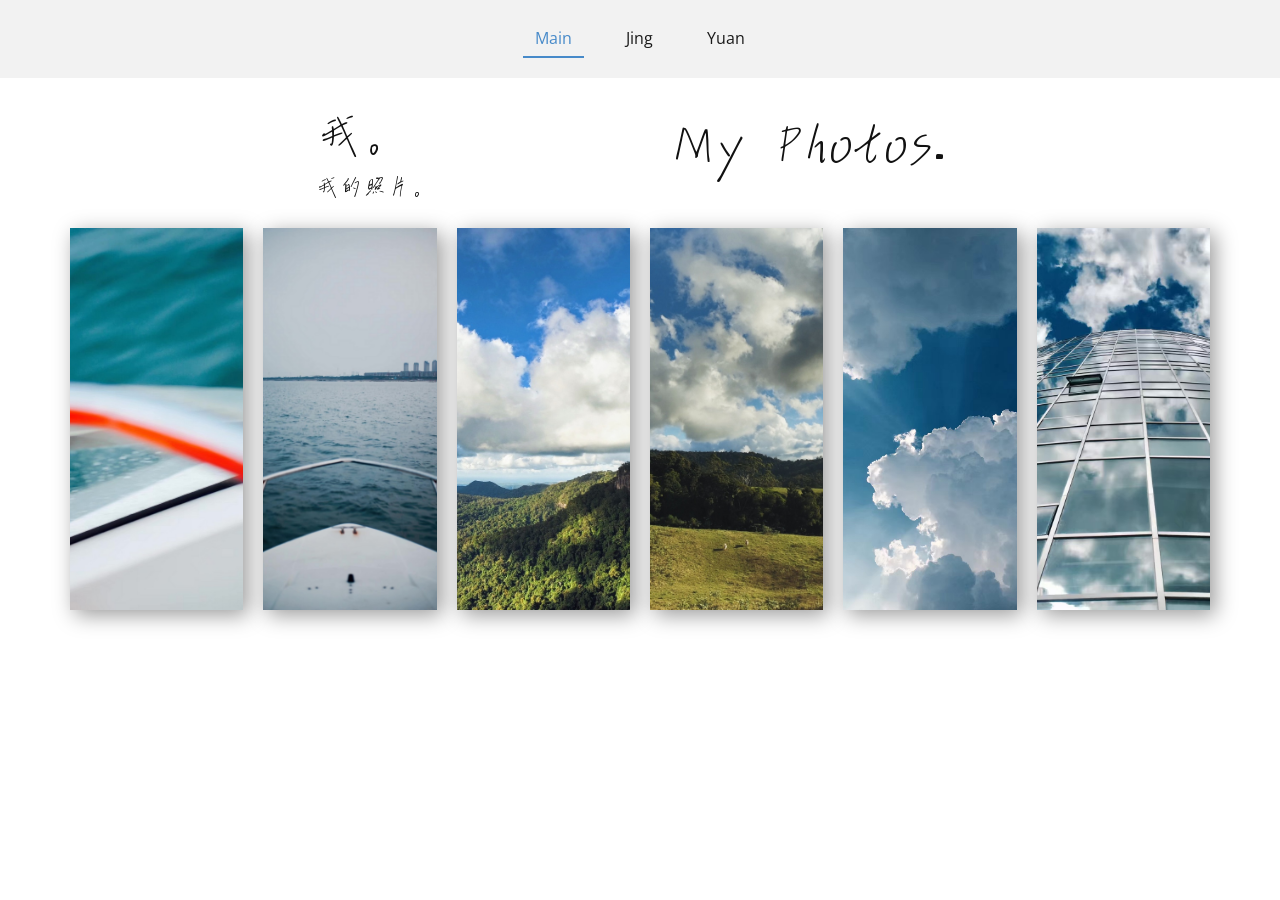
==== index.html @ a1d086ae "1" ====
<!DOCTYPE html>
<html style="font-size: 16px;" lang="zh-Hans-CN">
  <head>
    <meta name="viewport" content="width=device-width, initial-scale=1.0">
    <meta charset="utf-8">
    <meta name="keywords" content="Our Instagram">
    <meta name="description" content="">
    <meta name="page_type" content="np-template-header-footer-from-plugin">
    <title>Main</title>
    <link rel="stylesheet" href="nicepage.css" media="screen">
<link rel="stylesheet" href="Main.css" media="screen">
    <script class="u-script" type="text/javascript" src="jquery.js" defer=""></script>
    <script class="u-script" type="text/javascript" src="nicepage.js" defer=""></script>
    <meta name="generator" content="Nicepage 3.30.2, nicepage.com">
    <link rel="icon" href="images/favicon.png">
    
    <link id="u-theme-google-font" rel="stylesheet" href="https://fonts.googleapis.com/css?family=Roboto:100,100i,300,300i,400,400i,500,500i,700,700i,900,900i|Open+Sans:300,300i,400,400i,600,600i,700,700i,800,800i">
    
    
    <script type="application/ld+json">{
		"@context": "http://schema.org",
		"@type": "Organization",
		"name": "我的网页"
}</script>
    <meta name="theme-color" content="#478ac9">
    <meta property="og:title" content="Main">
    <meta property="og:description" content="">
    <meta property="og:type" content="website">
  </head>
  <body data-home-page="Main.html" data-home-page-title="Main" class="u-body"><header class="u-clearfix u-grey-5 u-header u-header" id="sec-e98b"><div class="u-clearfix u-sheet u-valign-middle u-sheet-1">
        <nav class="u-menu u-menu-dropdown u-offcanvas u-menu-1">
          <div class="menu-collapse">
            <a class="u-button-style u-nav-link" href="#">
              <svg><use xmlns:xlink="http://www.w3.org/1999/xlink" xlink:href="#menu-hamburger"></use></svg>
              <svg version="1.1" xmlns="http://www.w3.org/2000/svg" xmlns:xlink="http://www.w3.org/1999/xlink"><defs><symbol id="menu-hamburger" viewBox="0 0 16 16" style="width: 16px; height: 16px;"><rect y="1" width="16" height="2"></rect><rect y="7" width="16" height="2"></rect><rect y="13" width="16" height="2"></rect>
</symbol>
</defs></svg>
            </a>
          </div>
          <div class="u-custom-menu u-nav-container">
            <ul class="u-nav u-spacing-30 u-unstyled u-nav-1"><li class="u-nav-item"><a class="u-border-2 u-border-active-palette-1-base u-border-hover-palette-1-base u-border-no-left u-border-no-right u-border-no-top u-button-style u-nav-link u-text-active-palette-1-base u-text-grey-90 u-text-hover-grey-90" href="Main.html" style="padding: 10px 12px;">Main</a>
</li><li class="u-nav-item"><a class="u-border-2 u-border-active-palette-1-base u-border-hover-palette-1-base u-border-no-left u-border-no-right u-border-no-top u-button-style u-nav-link u-text-active-palette-1-base u-text-grey-90 u-text-hover-grey-90" href="Jing.html" style="padding: 10px 12px;">Jing</a>
</li><li class="u-nav-item"><a class="u-border-2 u-border-active-palette-1-base u-border-hover-palette-1-base u-border-no-left u-border-no-right u-border-no-top u-button-style u-nav-link u-text-active-palette-1-base u-text-grey-90 u-text-hover-grey-90" href="Yuan.html" style="padding: 10px 12px;">Yuan</a>
</li></ul>
          </div>
          <div class="u-custom-menu u-nav-container-collapse">
            <div class="u-black u-container-style u-inner-container-layout u-opacity u-opacity-95 u-sidenav">
              <div class="u-inner-container-layout u-sidenav-overflow">
                <div class="u-menu-close"></div>
                <ul class="u-align-center u-nav u-popupmenu-items u-unstyled u-nav-2"><li class="u-nav-item"><a class="u-button-style u-nav-link" href="Main.html" style="padding: 10px 12px;">Main</a>
</li><li class="u-nav-item"><a class="u-button-style u-nav-link" href="Jing.html" style="padding: 10px 12px;">Jing</a>
</li><li class="u-nav-item"><a class="u-button-style u-nav-link" href="Yuan.html" style="padding: 10px 12px;">Yuan</a>
</li></ul>
              </div>
            </div>
            <div class="u-black u-menu-overlay u-opacity u-opacity-70"></div>
          </div>
        </nav>
      </div></header>
    <section class="u-align-center u-clearfix u-uploaded-video u-section-1" id="sec-21b4">
      <div class="u-clearfix u-sheet u-sheet-1">
        <h2 class="u-custom-font u-text u-text-default u-text-1">我。</h2>
        <h2 class="u-custom-font u-text u-text-default u-text-2">My Photos. </h2>
        <h2 class="u-custom-font u-text u-text-default u-text-3">我的照片。</h2>
        <div class="u-expanded-width u-gallery u-layout-grid u-lightbox u-show-text-on-hover u-gallery-1" id="carousel-c758">
          <div class="u-gallery-inner u-gallery-inner-1" role="listbox">
            <div class="u-effect-fade u-effect-hover-zoom u-gallery-item u-gallery-item-1">
              <div class="u-back-slide u-back-slide-1" data-image-width="1600" data-image-height="899">
                <img class="u-back-image u-expanded u-back-image-1" src="images/IMG_0176.jpeg">
              </div>
              <div class="u-align-center u-over-slide u-shading u-over-slide-1">
                <h3 class="u-gallery-heading"></h3>
                <p class="u-gallery-text"></p>
              </div>
            </div>
            <div class="u-effect-fade u-effect-hover-zoom u-gallery-item u-gallery-item-2">
              <div class="u-back-slide u-back-slide-2" data-image-width="816" data-image-height="1600">
                <img class="u-back-image u-expanded u-back-image-2" src="images/IMG_0178.jpeg">
              </div>
              <div class="u-align-center u-over-slide u-shading u-over-slide-2">
                <h3 class="u-gallery-heading"></h3>
                <p class="u-gallery-text"></p>
              </div>
            </div>
            <div class="u-effect-fade u-effect-hover-zoom u-gallery-item u-gallery-item-3">
              <div class="u-back-slide u-back-slide-3" data-image-width="1600" data-image-height="899">
                <img class="u-back-image u-expanded u-back-image-3" src="images/GOPR1711_1592377600305.jpeg">
              </div>
              <div class="u-align-center u-over-slide u-shading u-over-slide-3">
                <h3 class="u-gallery-heading"></h3>
                <p class="u-gallery-text"></p>
              </div>
            </div>
            <div class="u-effect-fade u-effect-hover-zoom u-gallery-item u-gallery-item-4">
              <div class="u-back-slide u-back-slide-4" data-image-width="1600" data-image-height="900">
                <img class="u-back-image u-expanded u-back-image-4" src="images/GOPR1723_1592377600305_Original.jpeg">
              </div>
              <div class="u-align-center u-over-slide u-shading u-over-slide-4">
                <h3 class="u-gallery-heading"></h3>
                <p class="u-gallery-text"></p>
              </div>
            </div>
            <div class="u-effect-fade u-effect-hover-zoom u-gallery-item u-gallery-item-5">
              <div class="u-back-slide u-back-slide-5" data-image-width="1080" data-image-height="1440">
                <img class="u-back-image u-expanded u-back-image-5" src="images/IMG_0175.jpeg">
              </div>
              <div class="u-align-center u-over-slide u-shading u-over-slide-5">
                <h3 class="u-gallery-heading"></h3>
                <p class="u-gallery-text"></p>
              </div>
            </div>
            <div class="u-effect-fade u-effect-hover-zoom u-gallery-item u-gallery-item-6">
              <div class="u-back-slide u-back-slide-6" data-image-width="1440" data-image-height="1080">
                <img class="u-back-image u-expanded u-back-image-6" src="images/IMG_0174.jpeg">
              </div>
              <div class="u-align-center u-over-slide u-shading u-over-slide-6">
                <h3 class="u-gallery-heading"></h3>
                <p class="u-gallery-text"></p>
              </div>
            </div>
          </div>
        </div>
      </div>
    </section>
    
    
    
  </body>
</html>
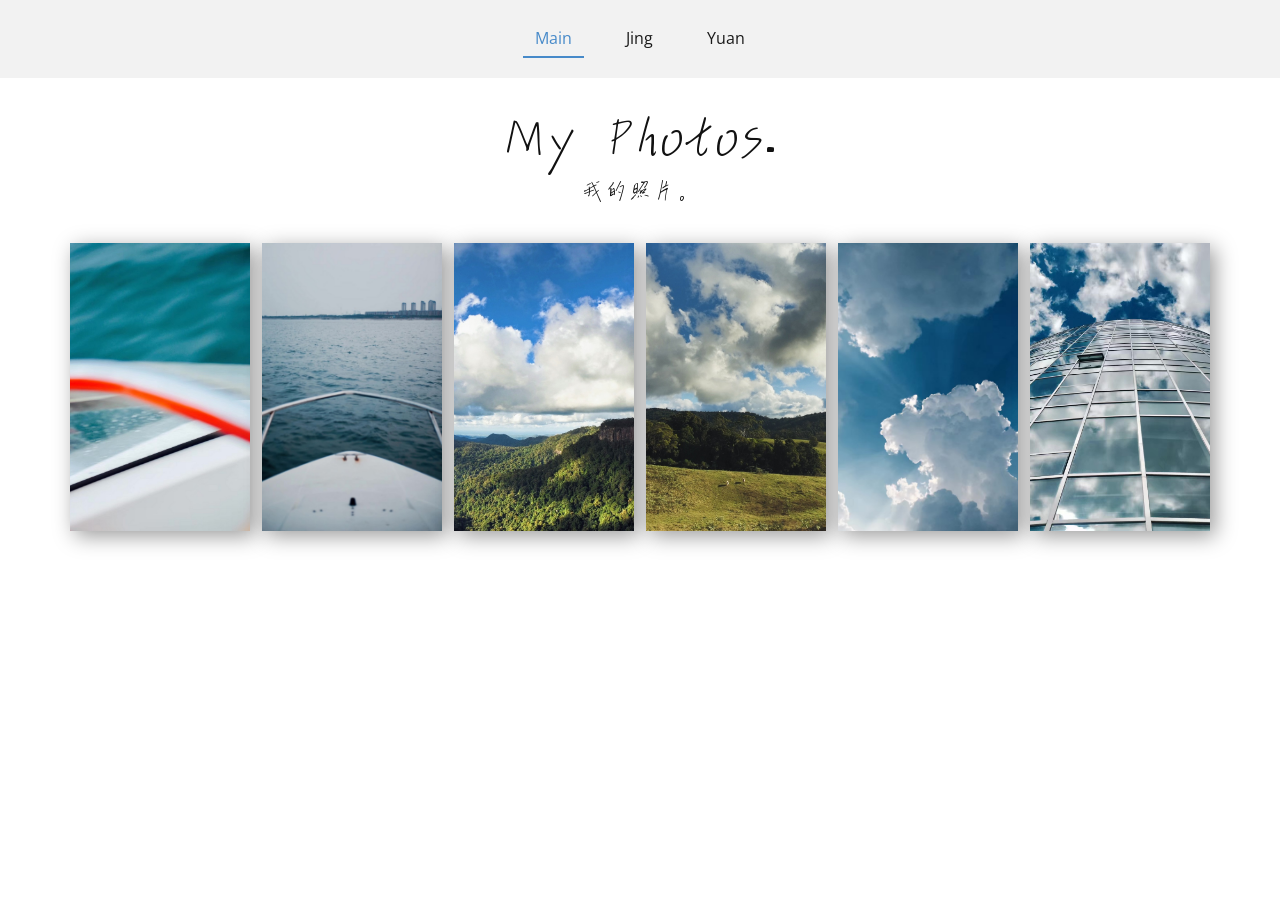
==== commit 5648dfe7: "2" ====
--- a/index.html
+++ b/index.html
@@ -27,7 +27,7 @@
     <meta property="og:description" content="">
     <meta property="og:type" content="website">
   </head>
-  <body data-home-page="Main.html" data-home-page-title="Main" class="u-body"><header class="u-clearfix u-grey-5 u-header u-header" id="sec-e98b"><div class="u-clearfix u-sheet u-valign-middle u-sheet-1">
+  <body data-home-page="Main.html" data-home-page-title="Main" class="u-body u-overlap"><header class="u-clearfix u-grey-5 u-header u-header" id="sec-e98b"><div class="u-clearfix u-sheet u-valign-middle u-sheet-1">
         <nav class="u-menu u-menu-dropdown u-offcanvas u-menu-1">
           <div class="menu-collapse">
             <a class="u-button-style u-nav-link" href="#">
@@ -59,9 +59,8 @@
       </div></header>
     <section class="u-align-center u-clearfix u-uploaded-video u-section-1" id="sec-21b4">
       <div class="u-clearfix u-sheet u-sheet-1">
-        <h2 class="u-custom-font u-text u-text-default u-text-1">我。</h2>
-        <h2 class="u-custom-font u-text u-text-default u-text-2">My Photos. </h2>
-        <h2 class="u-custom-font u-text u-text-default u-text-3">我的照片。</h2>
+        <h2 class="u-custom-font u-text u-text-default u-text-1">My Photos. </h2>
+        <h2 class="u-custom-font u-text u-text-default u-text-2">我的照片。</h2>
         <div class="u-expanded-width u-gallery u-layout-grid u-lightbox u-show-text-on-hover u-gallery-1" id="carousel-c758">
           <div class="u-gallery-inner u-gallery-inner-1" role="listbox">
             <div class="u-effect-fade u-effect-hover-zoom u-gallery-item u-gallery-item-1">
--- a/Main.css
+++ b/Main.css
@@ -3,36 +3,29 @@
 }
 
 .u-section-1 .u-text-1 {
-  font-size: 3rem;
-  font-family: XiaoDouDaoFengWuShiJianFan-ShanREEJI-Xiaodou-PoemGBT-Flash-2;
-  font-weight: normal;
-  margin: 29px auto 0 245px;
-}
-
-.u-section-1 .u-text-2 {
   font-size: 3.75rem;
   font-family: XiaoDouDaoFengWuShiJianFan-ShanREEJI-Xiaodou-PoemGBT-Flash-2;
   text-align: center;
-  margin: -52px 264px 0 auto;
-}
-
-.u-section-1 .u-text-3 {
+  margin: 101px auto 0;
+}
+
+.u-section-1 .u-text-2 {
   font-size: 1.5rem;
   font-family: XiaoDouDaoFengWuShiJianFan-ShanREEJI-Xiaodou-PoemGBT-Flash-2;
   text-align: center;
-  margin: -1px auto 0 245px;
+  margin: 10px auto 0;
 }
 
 .u-section-1 .u-gallery-1 {
-  height: 382px;
+  height: 288px;
   grid-template-columns: auto auto auto auto auto;
-  margin-top: 29px;
+  margin-top: 40px;
   margin-bottom: 40px;
 }
 
 .u-section-1 .u-gallery-inner-1 {
   grid-template-columns: auto auto auto auto auto auto;
-  grid-gap: 20px 20px;
+  grid-gap: 12px 12px;
 }
 
 .u-section-1 .u-gallery-item-1 {
@@ -151,11 +144,11 @@
 
 @media (max-width: 1199px) {
   .u-section-1 .u-sheet-1 {
-    min-height: 504px;
-  }
-
-  .u-section-1 .u-gallery-1 {
-    height: 315px;
+    min-height: 520px;
+  }
+
+  .u-section-1 .u-gallery-1 {
+    height: 237px;
   }
 
   .u-section-1 .u-gallery-inner-1 {
@@ -165,24 +158,21 @@
 
 @media (max-width: 991px) {
   .u-section-1 .u-sheet-1 {
-    min-height: 1154px;
+    min-height: 1009px;
   }
 
   .u-section-1 .u-text-1 {
+    margin-top: 181px;
     margin-left: 188px;
   }
 
   .u-section-1 .u-text-2 {
-    margin-right: 202px;
-  }
-
-  .u-section-1 .u-text-3 {
-    margin-left: 188px;
+    margin-top: 20px;
   }
 
   .u-section-1 .u-gallery-1 {
     grid-template-columns: auto auto auto;
-    height: 965px;
+    height: 726px;
   }
 
   .u-section-1 .u-gallery-inner-1 {
@@ -192,52 +182,45 @@
 
 @media (max-width: 767px) {
   .u-section-1 .u-sheet-1 {
-    min-height: 1817px;
+    min-height: 1508px;
   }
 
   .u-section-1 .u-text-1 {
     margin-left: 141px;
   }
 
+  .u-section-1 .u-gallery-1 {
+    grid-template-columns: auto auto;
+    height: 1225px;
+  }
+
+  .u-section-1 .u-gallery-inner-1 {
+    grid-template-columns: repeat(2, auto);
+  }
+}
+
+@media (max-width: 575px) {
+  .u-section-1 .u-sheet-1 {
+    min-height: 3378px;
+  }
+
+  .u-section-1 .u-text-1 {
+    font-size: 1.5rem;
+    width: auto;
+    margin-top: 123px;
+    margin-left: auto;
+  }
+
   .u-section-1 .u-text-2 {
-    margin-right: 152px;
-  }
-
-  .u-section-1 .u-text-3 {
-    margin-left: 141px;
-  }
-
-  .u-section-1 .u-gallery-1 {
-    grid-template-columns: auto auto;
-    height: 1628px;
-  }
-
-  .u-section-1 .u-gallery-inner-1 {
-    grid-template-columns: repeat(2, auto);
-  }
-}
-
-@media (max-width: 575px) {
-  .u-section-1 .u-sheet-1 {
-    min-height: 4289px;
-  }
-
-  .u-section-1 .u-text-1 {
-    margin-left: 89px;
-  }
-
-  .u-section-1 .u-text-2 {
-    font-size: 1.5rem;
-    margin-right: 96px;
-  }
-
-  .u-section-1 .u-text-3 {
-    margin-left: 89px;
+    width: auto;
+    margin-top: 17px;
   }
 
   .u-section-1 .u-gallery-1 {
     grid-template-columns: auto;
-    height: 4100px;
+    margin-top: 41px;
+    margin-bottom: 60px;
+    height: 3085px;
   }
 
   .u-section-1 .u-gallery-inner-1 {
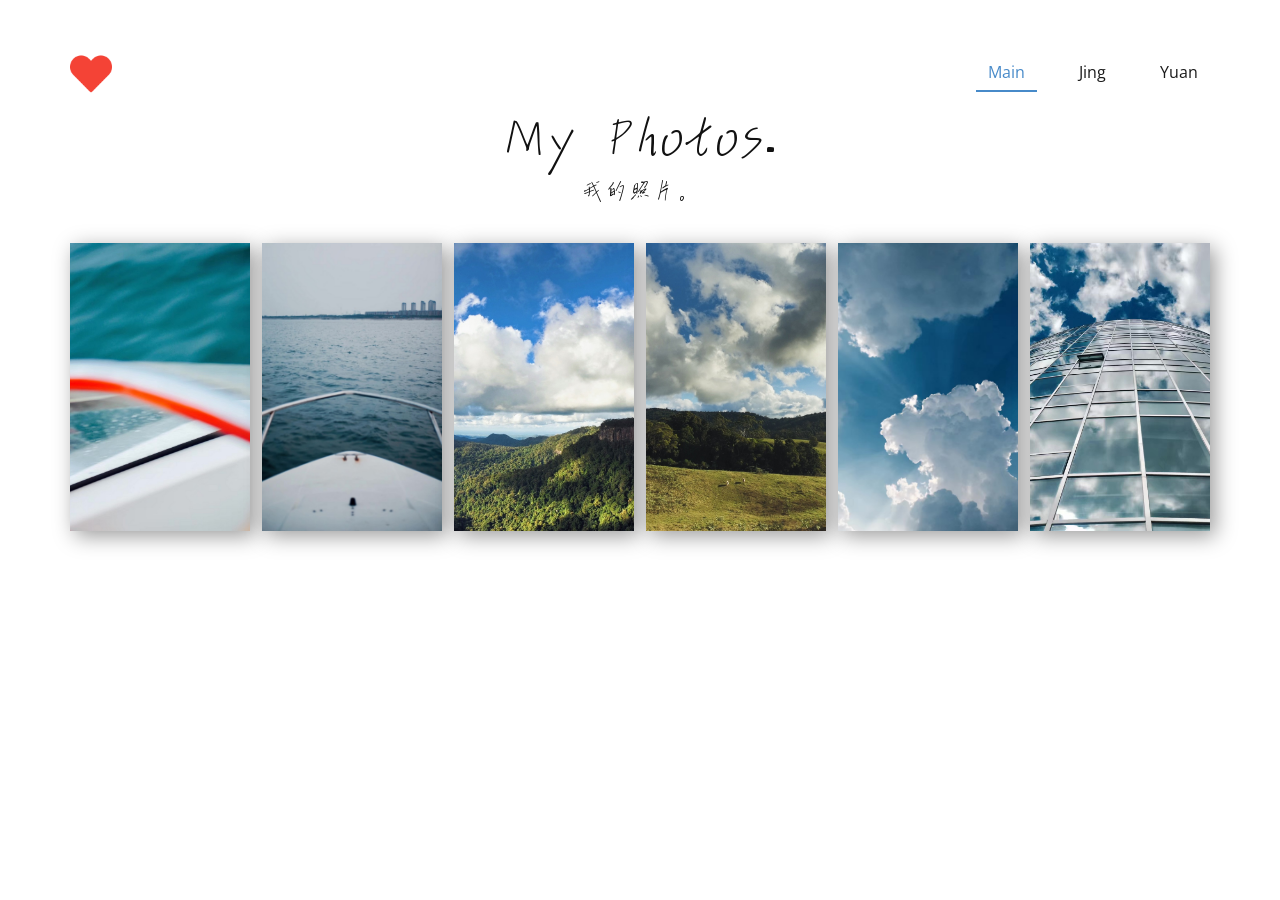
==== commit f52fde7c: "3" ====
--- a/index.html
+++ b/index.html
@@ -20,17 +20,21 @@
     <script type="application/ld+json">{
 		"@context": "http://schema.org",
 		"@type": "Organization",
-		"name": "我的网页"
+		"name": "我的网页",
+		"logo": "images/favicon.png?rand=2dec"
 }</script>
     <meta name="theme-color" content="#478ac9">
     <meta property="og:title" content="Main">
     <meta property="og:description" content="">
     <meta property="og:type" content="website">
   </head>
-  <body data-home-page="Main.html" data-home-page-title="Main" class="u-body u-overlap"><header class="u-clearfix u-grey-5 u-header u-header" id="sec-e98b"><div class="u-clearfix u-sheet u-valign-middle u-sheet-1">
+  <body data-home-page="Main.html" data-home-page-title="Main" class="u-body u-overlap"><header class="u-clearfix u-header u-header" id="sec-e98b"><div class="u-clearfix u-sheet u-sheet-1">
+        <a href="https://nicepage.com" class="u-image u-logo u-image-1" data-image-width="512" data-image-height="512">
+          <img src="images/favicon.png?rand=2dec" class="u-logo-image u-logo-image-1">
+        </a>
         <nav class="u-menu u-menu-dropdown u-offcanvas u-menu-1">
-          <div class="menu-collapse">
-            <a class="u-button-style u-nav-link" href="#">
+          <div class="menu-collapse" style="font-size: 1rem; letter-spacing: 0px;">
+            <a class="u-button-style u-custom-left-right-menu-spacing u-custom-padding-bottom u-custom-top-bottom-menu-spacing u-nav-link u-text-active-palette-1-base u-text-hover-palette-2-base" href="#">
               <svg><use xmlns:xlink="http://www.w3.org/1999/xlink" xlink:href="#menu-hamburger"></use></svg>
               <svg version="1.1" xmlns="http://www.w3.org/2000/svg" xmlns:xlink="http://www.w3.org/1999/xlink"><defs><symbol id="menu-hamburger" viewBox="0 0 16 16" style="width: 16px; height: 16px;"><rect y="1" width="16" height="2"></rect><rect y="7" width="16" height="2"></rect><rect y="13" width="16" height="2"></rect>
 </symbol>
--- a/nicepage.css
+++ b/nicepage.css
@@ -34626,21 +34626,40 @@
 }
 
 .u-header .u-sheet-1 {
-  min-height: 75px;
+  min-height: 114px;
+}
+
+.u-header .u-image-1 {
+  width: 42px;
+  height: 42px;
+  margin: 52px auto 0 0;
+}
+
+.u-header .u-logo-image-1 {
+  width: 100%;
+  height: 100%;
 }
 
 .u-header .u-menu-1 {
-  margin: 20px auto;
+  font-size: 1rem;
+  letter-spacing: 0px;
+  margin: -40px 0 22px auto;
 }
 
 .u-header .u-nav-1 {
   font-size: 1rem;
+  letter-spacing: 0px;
 }
 
 .u-header .u-nav-2 {
   font-size: 1rem;
-}
-
+  letter-spacing: 0px;
+}
+@media (max-width: 1199px) {
+  .u-header .u-menu-1 {
+    width: auto;
+  }
+}
 
 
 
